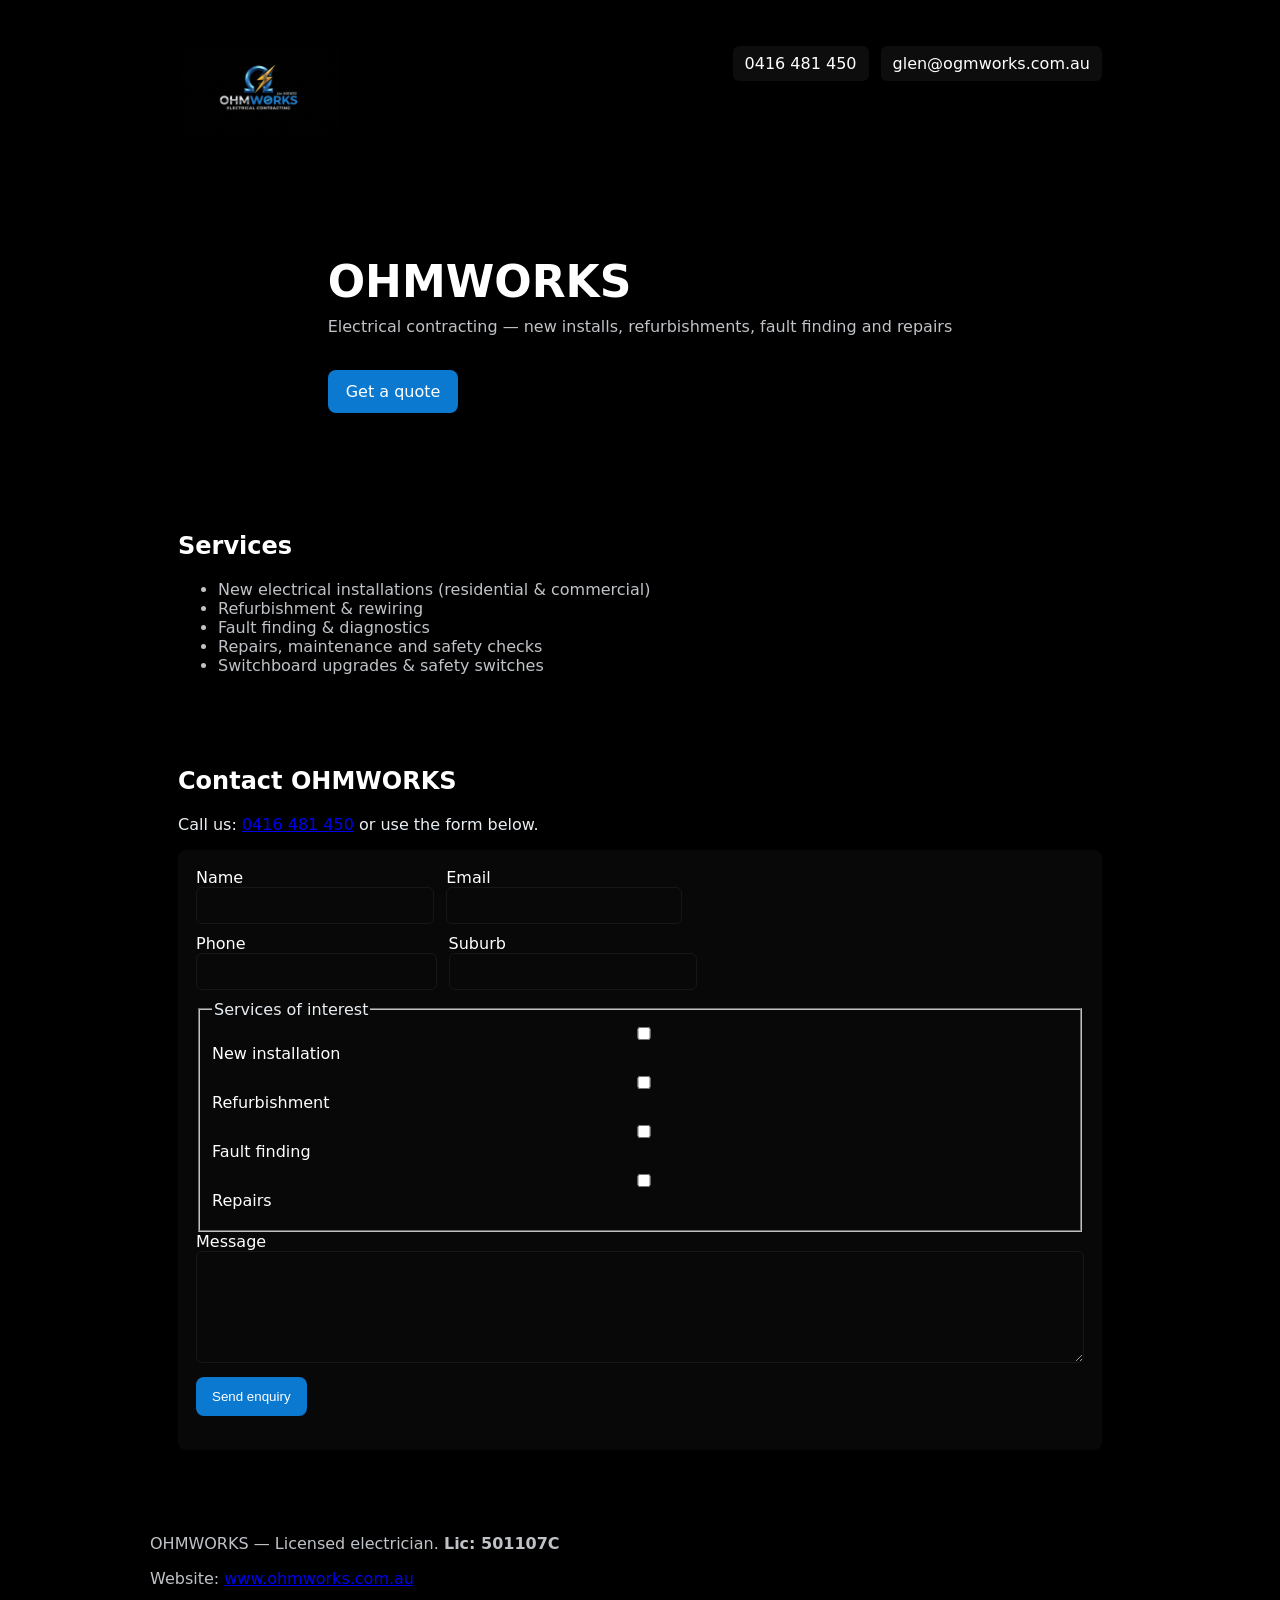
==== index.html @ 668a5a9f "Initial commit: OHMWORKS site scaffold" ====
<!doctype html>
<html lang="en">
<head>
  <meta charset="utf-8">
  <meta name="viewport" content="width=device-width,initial-scale=1">
  <title>OHMWORKS — Electrical Contracting</title>
  <meta name="description" content="OHMWORKS — new electrical installation, refurbishment, fault finding and repairs for residential and commercial customers.">
  <link rel="stylesheet" href="/styles.css">
</head>
<body>
  <header class="site-header">
    <div class="container">
      <img src="/images/logo.jpg" alt="OHMWORKS logo" class="logo">
      <nav class="contact-info">
        <a href="tel:0416481450">0416 481 450</a>
        <a href="mailto:glen@ogmworks.com.au">glen@ogmworks.com.au</a>
      </nav>
    </div>
  </header>

  <main>
    <section class="hero">
      <div class="container">
        <h1>OHMWORKS</h1>
        <p class="tag">Electrical contracting — new installs, refurbishments, fault finding and repairs</p>
        <a class="cta" href="#contact">Get a quote</a>
      </div>
    </section>

    <section class="services container">
      <h2>Services</h2>
      <ul>
        <li>New electrical installations (residential & commercial)</li>
        <li>Refurbishment & rewiring</li>
        <li>Fault finding & diagnostics</li>
        <li>Repairs, maintenance and safety checks</li>
        <li>Switchboard upgrades & safety switches</li>
      </ul>
    </section>

    <section id="contact" class="contact container">
      <h2>Contact OHMWORKS</h2>
      <p>Call us: <a href="tel:0416481450">0416 481 450</a> or use the form below.</p>

      <form id="contactForm">
        <div class="row">
          <label>Name<input name="name" type="text" required></label>
          <label>Email<input name="email" type="email" required></label>
        </div>
        <div class="row">
          <label>Phone<input name="phone" type="tel"></label>
          <label>Suburb<input name="suburb" type="text"></label>
        </div>

        <fieldset>
          <legend>Services of interest</legend>
          <label><input type="checkbox" name="services" value="New installation"> New installation</label>
          <label><input type="checkbox" name="services" value="Refurbishment"> Refurbishment</label>
          <label><input type="checkbox" name="services" value="Fault finding"> Fault finding</label>
          <label><input type="checkbox" name="services" value="Repairs"> Repairs</label>
        </fieldset>

        <label>Message<textarea name="message" rows="6"></textarea></label>

        <button type="submit">Send enquiry</button>
        <p id="formMessage" class="form-message" aria-live="polite"></p>
      </form>
    </section>

    <section class="footer container">
      <p>OHMWORKS — Licensed electrician. <strong>Lic: 501107C</strong></p>
      <p>Website: <a href="https://www.ohmworks.com.au">www.ohmworks.com.au</a></p>
    </section>
  </main>

  <script>
  // Front-end form submit using fetch to Cloudflare Pages Function at /api/contact
  document.getElementById('contactForm').addEventListener('submit', async function (e) {
    e.preventDefault();
    const f = e.target;
    const data = {
      name: f.name.value,
      email: f.email.value,
      phone: f.phone.value,
      suburb: f.suburb.value,
      services: Array.from(f.querySelectorAll('input[name="services"]:checked')).map(n => n.value),
      message: f.message.value
    };

    const msgEl = document.getElementById('formMessage');
    msgEl.textContent = 'Sending...';
    try {
      const r = await fetch('/api/contact', {
        method: 'POST',
        headers: { 'Content-Type': 'application/json' },
        body: JSON.stringify(data)
      });
      const json = await r.json();
      if (r.ok) {
        msgEl.textContent = 'Thanks — your message was sent. We will be in touch shortly.';
        f.reset();
      } else {
        msgEl.textContent = json.error || 'Submission failed — please call 0416 481 450.';
      }
    } catch (err) {
      msgEl.textContent = 'Network error — please call 0416 481 450.';
    }
  });
  </script>
</body>
</html>
---- styles.css ----
:root{--accent:#0b79d0;--bg:#000;--muted:#bfc3c7;--card:#0f1112}
*{box-sizing:border-box}
body{font-family:Inter,system-ui,Segoe UI,Arial,sans-serif;margin:0;color:#e9eef2;background:var(--bg)}
.container{max-width:980px;margin:0 auto;padding:28px}
.site-header{padding:18px 0}
.logo{height:88px}
.contact-info{float:right;display:flex;gap:12px;align-items:center}
.contact-info a{color:#fff;text-decoration:none;background:rgba(255,255,255,0.05);padding:8px 12px;border-radius:6px}
.hero{display:flex;align-items:center;min-height:300px}
.hero h1{font-size:44px;margin:0;color:#fff}
.tag{color:var(--muted);margin-top:10px}
.cta{display:inline-block;margin-top:18px;background:var(--accent);color:#fff;padding:12px 18px;border-radius:8px;text-decoration:none}
.services h2,.contact h2{color:#fff}
.services ul{color:var(--muted)}
.contact form{background:rgba(255,255,255,0.03);padding:18px;border-radius:8px}
.row{display:flex;gap:12px}
label{display:block;color:#fff;margin-bottom:10px}
input,textarea{width:100%;padding:10px;border-radius:6px;border:1px solid rgba(255,255,255,0.06);background:transparent;color:#fff}
button{background:var(--accent);color:#fff;border:none;padding:12px 16px;border-radius:8px}
.form-message{margin-top:12px;color:var(--muted)}
.footer{color:var(--muted);padding:40px 0}
@media(max-width:720px){.row{flex-direction:column}.contact-info{display:none}.logo{height:64px}}
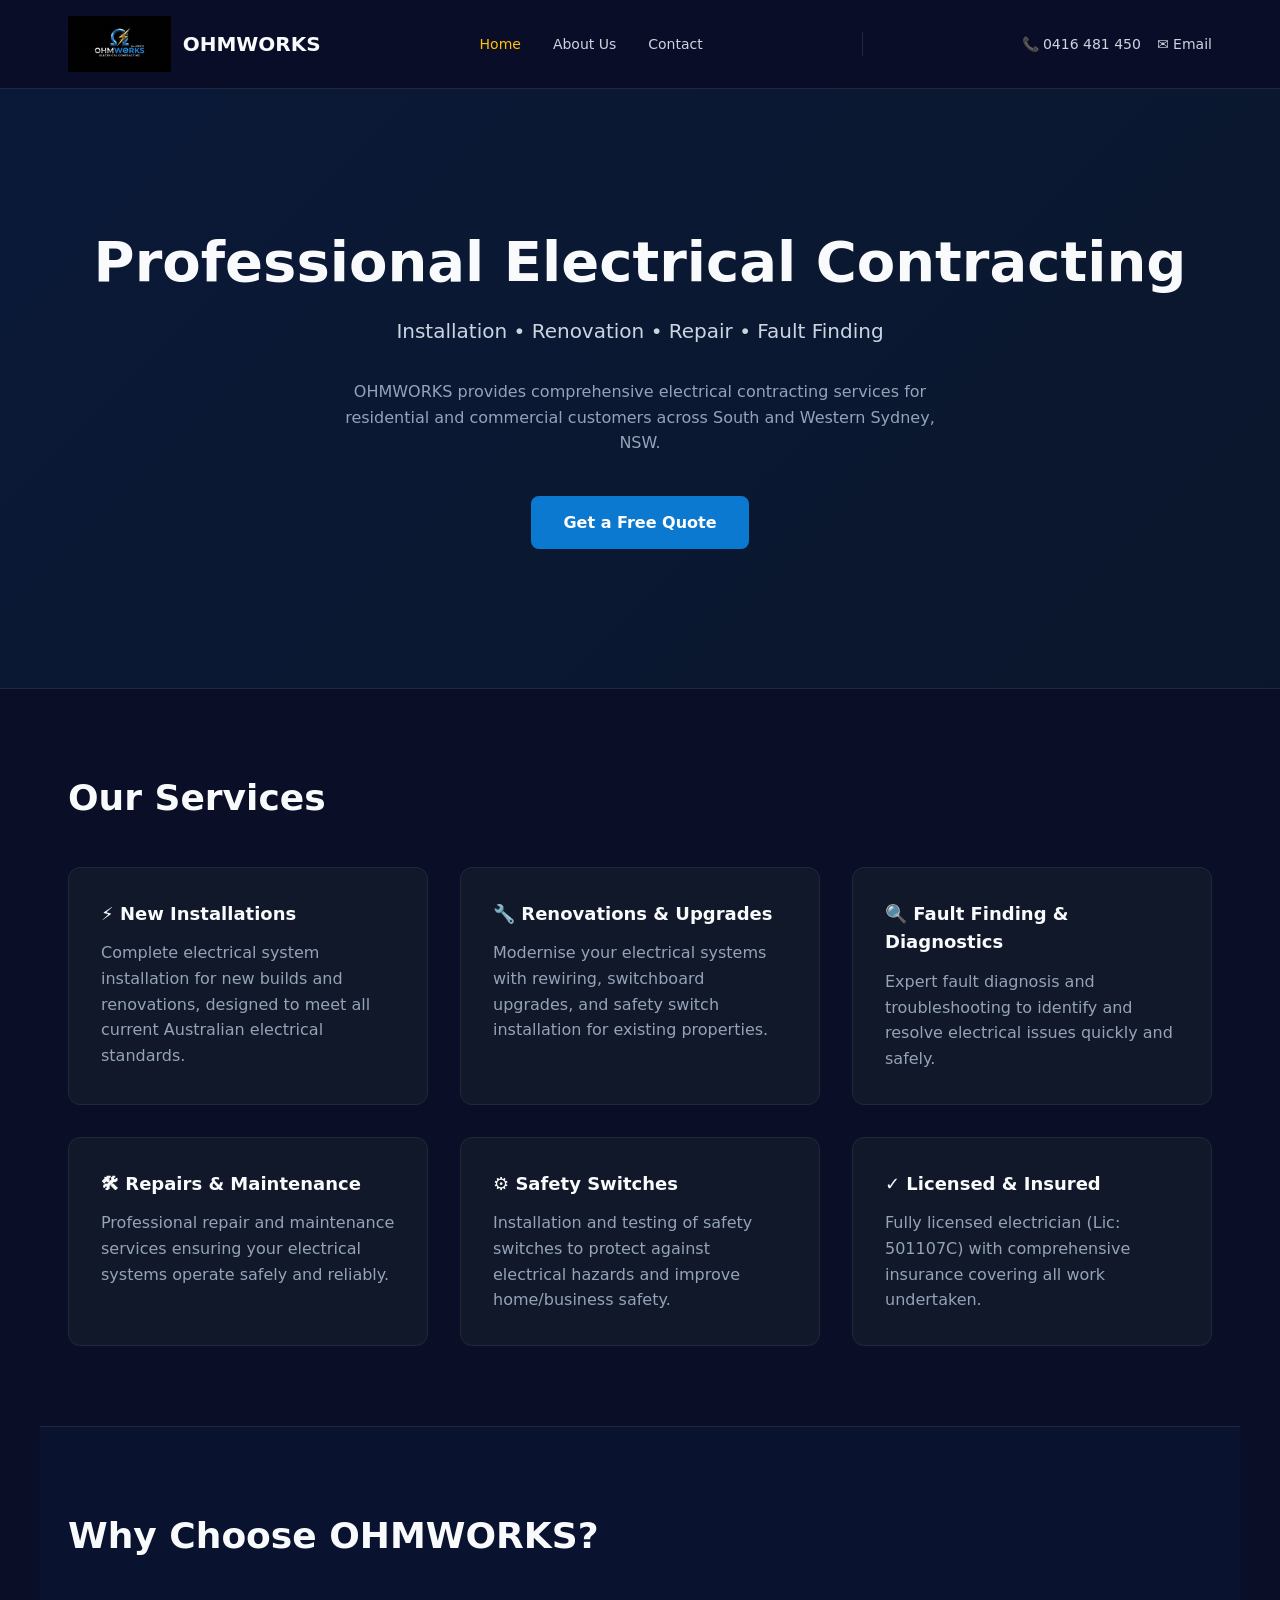
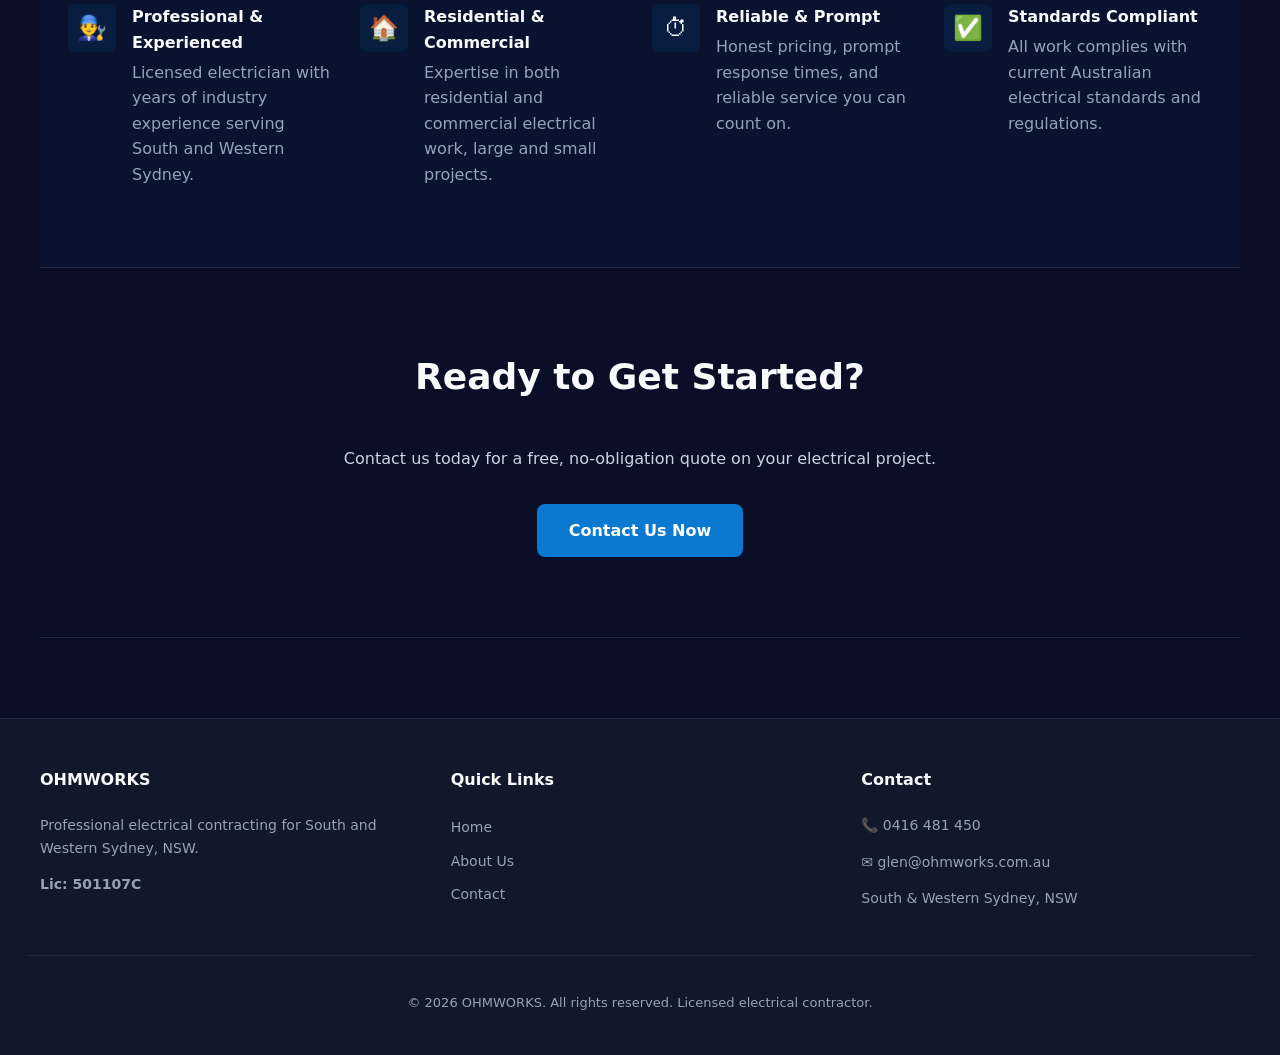
==== commit 1918fba8: "Redesign: Professional multi-page site with About and Contact pages" ====
--- a/index.html
+++ b/index.html
@@ -3,107 +3,151 @@
 <head>
   <meta charset="utf-8">
   <meta name="viewport" content="width=device-width,initial-scale=1">
-  <title>OHMWORKS — Electrical Contracting</title>
-  <meta name="description" content="OHMWORKS — new electrical installation, refurbishment, fault finding and repairs for residential and commercial customers.">
+  <title>OHMWORKS — Professional Electrical Contracting in Sydney</title>
+  <meta name="description" content="OHMWORKS provides professional electrical contracting services including installation, renovation, and repair for residential and commercial customers in South and Western Sydney.">
   <link rel="stylesheet" href="/styles.css">
 </head>
 <body>
+  <!-- Navigation Header -->
   <header class="site-header">
-    <div class="container">
-      <img src="/images/logo.jpg" alt="OHMWORKS logo" class="logo">
-      <nav class="contact-info">
-        <a href="tel:0416481450">0416 481 450</a>
-        <a href="mailto:glen@ogmworks.com.au">glen@ogmworks.com.au</a>
+    <div class="header-container">
+      <div class="logo-section">
+        <img src="/images/logo.jpg" alt="OHMWORKS logo" class="logo">
+        <div class="logo-text">OHMWORKS</div>
+      </div>
+      <nav id="mainNav">
+        <a href="/" class="nav-link active">Home</a>
+        <a href="/about.html" class="nav-link">About Us</a>
+        <a href="/contact.html" class="nav-link">Contact</a>
       </nav>
+      <div class="nav-divider"></div>
+      <div class="contact-quick">
+        <a href="tel:0416481450">📞 0416 481 450</a>
+        <a href="mailto:glen@ohmworks.com.au">✉ Email</a>
+      </div>
     </div>
   </header>
 
   <main>
+    <!-- Hero Section -->
     <section class="hero">
-      <div class="container">
-        <h1>OHMWORKS</h1>
-        <p class="tag">Electrical contracting — new installs, refurbishments, fault finding and repairs</p>
-        <a class="cta" href="#contact">Get a quote</a>
+      <div class="hero-content">
+        <h1>Professional Electrical Contracting</h1>
+        <p class="tagline">Installation • Renovation • Repair • Fault Finding</p>
+        <p style="color:var(--text-muted);max-width:600px;margin:0 auto 24px">
+          OHMWORKS provides comprehensive electrical contracting services for residential and commercial customers across South and Western Sydney, NSW.
+        </p>
+        <a href="/contact.html" class="cta-button">Get a Free Quote</a>
       </div>
     </section>
 
-    <section class="services container">
-      <h2>Services</h2>
-      <ul>
-        <li>New electrical installations (residential & commercial)</li>
-        <li>Refurbishment & rewiring</li>
-        <li>Fault finding & diagnostics</li>
-        <li>Repairs, maintenance and safety checks</li>
-        <li>Switchboard upgrades & safety switches</li>
-      </ul>
+    <!-- Services Section -->
+    <section class="page-section container">
+      <h2>Our Services</h2>
+      <div class="section-grid">
+        <div class="card">
+          <h3>⚡ New Installations</h3>
+          <p>Complete electrical system installation for new builds and renovations, designed to meet all current Australian electrical standards.</p>
+        </div>
+        <div class="card">
+          <h3>🔧 Renovations & Upgrades</h3>
+          <p>Modernise your electrical systems with rewiring, switchboard upgrades, and safety switch installation for existing properties.</p>
+        </div>
+        <div class="card">
+          <h3>🔍 Fault Finding & Diagnostics</h3>
+          <p>Expert fault diagnosis and troubleshooting to identify and resolve electrical issues quickly and safely.</p>
+        </div>
+        <div class="card">
+          <h3>🛠 Repairs & Maintenance</h3>
+          <p>Professional repair and maintenance services ensuring your electrical systems operate safely and reliably.</p>
+        </div>
+        <div class="card">
+          <h3>⚙ Safety Switches</h3>
+          <p>Installation and testing of safety switches to protect against electrical hazards and improve home/business safety.</p>
+        </div>
+        <div class="card">
+          <h3>✓ Licensed & Insured</h3>
+          <p>Fully licensed electrician (Lic: 501107C) with comprehensive insurance covering all work undertaken.</p>
+        </div>
+      </div>
     </section>
 
-    <section id="contact" class="contact container">
-      <h2>Contact OHMWORKS</h2>
-      <p>Call us: <a href="tel:0416481450">0416 481 450</a> or use the form below.</p>
-
-      <form id="contactForm">
-        <div class="row">
-          <label>Name<input name="name" type="text" required></label>
-          <label>Email<input name="email" type="email" required></label>
+    <!-- Why Choose Us -->
+    <section class="page-section container" style="background:rgba(11,121,208,0.05)">
+      <h2>Why Choose OHMWORKS?</h2>
+      <div class="info-grid">
+        <div class="info-item">
+          <div class="info-item-icon">👨‍🔧</div>
+          <div class="info-item-content">
+            <h4>Professional & Experienced</h4>
+            <p>Licensed electrician with years of industry experience serving South and Western Sydney.</p>
+          </div>
         </div>
-        <div class="row">
-          <label>Phone<input name="phone" type="tel"></label>
-          <label>Suburb<input name="suburb" type="text"></label>
+        <div class="info-item">
+          <div class="info-item-icon">🏠</div>
+          <div class="info-item-content">
+            <h4>Residential & Commercial</h4>
+            <p>Expertise in both residential and commercial electrical work, large and small projects.</p>
+          </div>
         </div>
-
-        <fieldset>
-          <legend>Services of interest</legend>
-          <label><input type="checkbox" name="services" value="New installation"> New installation</label>
-          <label><input type="checkbox" name="services" value="Refurbishment"> Refurbishment</label>
-          <label><input type="checkbox" name="services" value="Fault finding"> Fault finding</label>
-          <label><input type="checkbox" name="services" value="Repairs"> Repairs</label>
-        </fieldset>
-
-        <label>Message<textarea name="message" rows="6"></textarea></label>
-
-        <button type="submit">Send enquiry</button>
-        <p id="formMessage" class="form-message" aria-live="polite"></p>
-      </form>
+        <div class="info-item">
+          <div class="info-item-icon">⏱</div>
+          <div class="info-item-content">
+            <h4>Reliable & Prompt</h4>
+            <p>Honest pricing, prompt response times, and reliable service you can count on.</p>
+          </div>
+        </div>
+        <div class="info-item">
+          <div class="info-item-icon">✅</div>
+          <div class="info-item-content">
+            <h4>Standards Compliant</h4>
+            <p>All work complies with current Australian electrical standards and regulations.</p>
+          </div>
+        </div>
+      </div>
     </section>
 
-    <section class="footer container">
-      <p>OHMWORKS — Licensed electrician. <strong>Lic: 501107C</strong></p>
-      <p>Website: <a href="https://www.ohmworks.com.au">www.ohmworks.com.au</a></p>
+    <!-- CTA Section -->
+    <section class="page-section container" style="text-align:center">
+      <h2>Ready to Get Started?</h2>
+      <p style="color:var(--text-secondary);font-size:16px">Contact us today for a free, no-obligation quote on your electrical project.</p>
+      <a href="/contact.html" class="cta-button">Contact Us Now</a>
     </section>
   </main>
 
+  <!-- Footer -->
+  <footer class="site-footer">
+    <div class="footer-content">
+      <div class="footer-column">
+        <h4>OHMWORKS</h4>
+        <p>Professional electrical contracting for South and Western Sydney, NSW.</p>
+        <p><strong>Lic: 501107C</strong></p>
+      </div>
+      <div class="footer-column">
+        <h4>Quick Links</h4>
+        <ul>
+          <li><a href="/">Home</a></li>
+          <li><a href="/about.html">About Us</a></li>
+          <li><a href="/contact.html">Contact</a></li>
+        </ul>
+      </div>
+      <div class="footer-column">
+        <h4>Contact</h4>
+        <p><a href="tel:0416481450">📞 0416 481 450</a></p>
+        <p><a href="mailto:glen@ohmworks.com.au">✉ glen@ohmworks.com.au</a></p>
+        <p>South & Western Sydney, NSW</p>
+      </div>
+    </div>
+    <div class="footer-bottom">
+      <p>&copy; 2026 OHMWORKS. All rights reserved. Licensed electrical contractor.</p>
+    </div>
+  </footer>
+
   <script>
-  // Front-end form submit using fetch to Cloudflare Pages Function at /api/contact
-  document.getElementById('contactForm').addEventListener('submit', async function (e) {
-    e.preventDefault();
-    const f = e.target;
-    const data = {
-      name: f.name.value,
-      email: f.email.value,
-      phone: f.phone.value,
-      suburb: f.suburb.value,
-      services: Array.from(f.querySelectorAll('input[name="services"]:checked')).map(n => n.value),
-      message: f.message.value
-    };
-
-    const msgEl = document.getElementById('formMessage');
-    msgEl.textContent = 'Sending...';
-    try {
-      const r = await fetch('/api/contact', {
-        method: 'POST',
-        headers: { 'Content-Type': 'application/json' },
-        body: JSON.stringify(data)
-      });
-      const json = await r.json();
-      if (r.ok) {
-        msgEl.textContent = 'Thanks — your message was sent. We will be in touch shortly.';
-        f.reset();
-      } else {
-        msgEl.textContent = json.error || 'Submission failed — please call 0416 481 450.';
-      }
-    } catch (err) {
-      msgEl.textContent = 'Network error — please call 0416 481 450.';
+  // Simple page link highlight
+  document.querySelectorAll('.nav-link').forEach(link => {
+    if (link.href === window.location.href) {
+      link.classList.add('active');
     }
   });
   </script>
--- a/styles.css
+++ b/styles.css
@@ -1,22 +1,384 @@
-:root{--accent:#0b79d0;--bg:#000;--muted:#bfc3c7;--card:#0f1112}
+:root{
+  --primary:#0b79d0;
+  --primary-dark:#085aa3;
+  --accent:#ffc107;
+  --bg:#0a0e27;
+  --surface:#111829;
+  --border:#1e293b;
+  --text-primary:#f8fafc;
+  --text-secondary:#cbd5e1;
+  --text-muted:#94a3b8;
+  --success:#10b981;
+}
+
 *{box-sizing:border-box}
-body{font-family:Inter,system-ui,Segoe UI,Arial,sans-serif;margin:0;color:#e9eef2;background:var(--bg)}
-.container{max-width:980px;margin:0 auto;padding:28px}
-.site-header{padding:18px 0}
-.logo{height:88px}
-.contact-info{float:right;display:flex;gap:12px;align-items:center}
-.contact-info a{color:#fff;text-decoration:none;background:rgba(255,255,255,0.05);padding:8px 12px;border-radius:6px}
-.hero{display:flex;align-items:center;min-height:300px}
-.hero h1{font-size:44px;margin:0;color:#fff}
-.tag{color:var(--muted);margin-top:10px}
-.cta{display:inline-block;margin-top:18px;background:var(--accent);color:#fff;padding:12px 18px;border-radius:8px;text-decoration:none}
-.services h2,.contact h2{color:#fff}
-.services ul{color:var(--muted)}
-.contact form{background:rgba(255,255,255,0.03);padding:18px;border-radius:8px}
-.row{display:flex;gap:12px}
-label{display:block;color:#fff;margin-bottom:10px}
-input,textarea{width:100%;padding:10px;border-radius:6px;border:1px solid rgba(255,255,255,0.06);background:transparent;color:#fff}
-button{background:var(--accent);color:#fff;border:none;padding:12px 16px;border-radius:8px}
-.form-message{margin-top:12px;color:var(--muted)}
-.footer{color:var(--muted);padding:40px 0}
-@media(max-width:720px){.row{flex-direction:column}.contact-info{display:none}.logo{height:64px}}
+
+html,body{margin:0;padding:0;height:100%}
+
+body{
+  font-family:'Inter',system-ui,'Segoe UI',Arial,sans-serif;
+  background:var(--bg);
+  color:var(--text-primary);
+  line-height:1.6;
+}
+
+a{color:var(--primary);text-decoration:none}
+a:hover{text-decoration:underline}
+
+/* Header & Navigation */
+.site-header{
+  background:rgba(10,14,39,0.95);
+  backdrop-filter:blur(10px);
+  border-bottom:1px solid var(--border);
+  position:sticky;
+  top:0;
+  z-index:1000;
+}
+
+.header-container{
+  max-width:1200px;
+  margin:0 auto;
+  padding:16px 28px;
+  display:flex;
+  align-items:center;
+  justify-content:space-between;
+}
+
+.logo-section{
+  display:flex;
+  align-items:center;
+  gap:12px;
+}
+
+.logo{height:56px;width:auto}
+
+.logo-text{font-size:20px;font-weight:bold;color:var(--text-primary)}
+
+nav{display:flex;gap:32px;align-items:center}
+
+nav a{
+  color:var(--text-secondary);
+  font-size:14px;
+  font-weight:500;
+  transition:color 0.2s;
+}
+
+nav a:hover,nav a.active{
+  color:var(--accent);
+  text-decoration:none;
+}
+
+.nav-divider{
+  width:1px;
+  height:24px;
+  background:var(--border);
+}
+
+.contact-quick{
+  display:flex;
+  gap:16px;
+  align-items:center;
+}
+
+.contact-quick a{
+  font-size:14px;
+  color:var(--text-secondary);
+  transition:color 0.2s;
+}
+
+.contact-quick a:hover{color:var(--accent);text-decoration:none}
+
+/* Container */
+.container{
+  max-width:1200px;
+  margin:0 auto;
+  padding:0 28px;
+}
+
+/* Hero Section */
+.hero{
+  min-height:600px;
+  display:flex;
+  align-items:center;
+  justify-content:center;
+  background:linear-gradient(135deg, rgba(11,121,208,0.1) 0%, rgba(16,185,129,0.05) 100%);
+  border-bottom:1px solid var(--border);
+  padding:80px 28px;
+  text-align:center;
+}
+
+.hero-content h1{
+  font-size:56px;
+  margin:0 0 20px 0;
+  color:var(--text-primary);
+  line-height:1.2;
+}
+
+.hero-content .tagline{
+  font-size:20px;
+  color:var(--text-secondary);
+  margin-bottom:32px;
+  max-width:600px;
+  margin-left:auto;
+  margin-right:auto;
+}
+
+.cta-button{
+  display:inline-block;
+  background:var(--primary);
+  color:#fff;
+  padding:14px 32px;
+  border-radius:8px;
+  font-weight:600;
+  transition:all 0.2s;
+  margin-top:16px;
+}
+
+.cta-button:hover{
+  background:var(--primary-dark);
+  transform:translateY(-2px);
+  box-shadow:0 8px 24px rgba(11,121,208,0.3);
+  text-decoration:none;
+}
+
+/* Page Sections */
+.page-section{
+  padding:80px 28px;
+  border-bottom:1px solid var(--border);
+}
+
+.page-section h2{
+  font-size:36px;
+  margin-top:0;
+  margin-bottom:40px;
+  color:var(--text-primary);
+}
+
+.section-grid{
+  display:grid;
+  grid-template-columns:repeat(auto-fit,minmax(300px,1fr));
+  gap:32px;
+  margin-top:32px;
+}
+
+.card{
+  background:var(--surface);
+  border:1px solid var(--border);
+  border-radius:12px;
+  padding:32px;
+  transition:all 0.2s;
+}
+
+.card:hover{
+  border-color:var(--primary);
+  transform:translateY(-4px);
+  box-shadow:0 12px 40px rgba(11,121,208,0.15);
+}
+
+.card h3{
+  font-size:18px;
+  margin-top:0;
+  margin-bottom:12px;
+  color:var(--text-primary);
+}
+
+.card p{
+  color:var(--text-muted);
+  margin:0;
+}
+
+/* Form Styles */
+form{
+  max-width:600px;
+  margin:0 auto;
+}
+
+.form-group{
+  margin-bottom:24px;
+}
+
+label{
+  display:block;
+  margin-bottom:8px;
+  font-weight:500;
+  color:var(--text-primary);
+}
+
+input,textarea,select{
+  width:100%;
+  padding:12px 14px;
+  border:1px solid var(--border);
+  border-radius:8px;
+  background:var(--surface);
+  color:var(--text-primary);
+  font-size:14px;
+  font-family:inherit;
+  transition:border-color 0.2s;
+}
+
+input:focus,textarea:focus,select:focus{
+  outline:none;
+  border-color:var(--primary);
+  box-shadow:0 0 0 3px rgba(11,121,208,0.1);
+}
+
+textarea{
+  resize:vertical;
+  min-height:120px;
+}
+
+button{
+  background:var(--primary);
+  color:#fff;
+  padding:14px 32px;
+  border:none;
+  border-radius:8px;
+  font-weight:600;
+  font-size:14px;
+  cursor:pointer;
+  transition:all 0.2s;
+  width:100%;
+}
+
+button:hover{
+  background:var(--primary-dark);
+  transform:translateY(-2px);
+}
+
+button:active{
+  transform:translateY(0);
+}
+
+.form-message{
+  margin-top:16px;
+  padding:12px 16px;
+  border-radius:8px;
+  text-align:center;
+  font-size:14px;
+  display:none;
+}
+
+.form-message.show{display:block}
+.form-message.success{background:rgba(16,185,129,0.1);color:var(--success)}
+.form-message.error{background:rgba(239,68,68,0.1);color:#ef4444}
+
+/* Info Section */
+.info-box{
+  background:var(--surface);
+  border:1px solid var(--border);
+  border-radius:12px;
+  padding:32px;
+  margin-bottom:32px;
+}
+
+.info-box h3{
+  margin-top:0;
+  color:var(--text-primary);
+}
+
+.info-box p{
+  color:var(--text-secondary);
+  margin:8px 0;
+}
+
+.info-grid{
+  display:grid;
+  grid-template-columns:repeat(auto-fit,minmax(250px,1fr));
+  gap:24px;
+  margin-top:24px;
+}
+
+.info-item{
+  display:flex;
+  gap:16px;
+}
+
+.info-item-icon{
+  flex-shrink:0;
+  width:48px;
+  height:48px;
+  background:rgba(11,121,208,0.1);
+  border-radius:8px;
+  display:flex;
+  align-items:center;
+  justify-content:center;
+  font-size:24px;
+}
+
+.info-item-content h4{
+  margin:0 0 4px 0;
+  color:var(--text-primary);
+}
+
+.info-item-content p{
+  margin:0;
+  color:var(--text-muted);
+}
+
+/* Footer */
+.site-footer{
+  background:var(--surface);
+  border-top:1px solid var(--border);
+  padding:48px 28px 28px;
+  margin-top:80px;
+}
+
+.footer-content{
+  max-width:1200px;
+  margin:0 auto;
+  display:grid;
+  grid-template-columns:repeat(auto-fit,minmax(250px,1fr));
+  gap:32px;
+  margin-bottom:32px;
+}
+
+.footer-column h4{
+  color:var(--text-primary);
+  margin-top:0;
+}
+
+.footer-column p{
+  color:var(--text-muted);
+  font-size:14px;
+}
+
+.footer-column ul{
+  list-style:none;
+  padding:0;
+  margin:0;
+}
+
+.footer-column li{
+  margin-bottom:8px;
+}
+
+.footer-column a{
+  color:var(--text-muted);
+  font-size:14px;
+  transition:color 0.2s;
+}
+
+.footer-column a:hover{
+  color:var(--accent);
+}
+
+.footer-bottom{
+  border-top:1px solid var(--border);
+  padding-top:24px;
+  text-align:center;
+  color:var(--text-muted);
+  font-size:13px;
+}
+
+/* Responsive */
+@media(max-width:768px){
+  .header-container{flex-direction:column;gap:16px;padding:12px 20px}
+  nav{gap:20px;flex-wrap:wrap;justify-content:center}
+  .contact-quick{flex-direction:column;gap:8px}
+  .hero{min-height:400px;padding:40px 20px}
+  .hero-content h1{font-size:32px}
+  .hero-content .tagline{font-size:16px}
+  .page-section{padding:40px 20px}
+  .page-section h2{font-size:24px}
+  .section-grid{gap:20px}
+}
